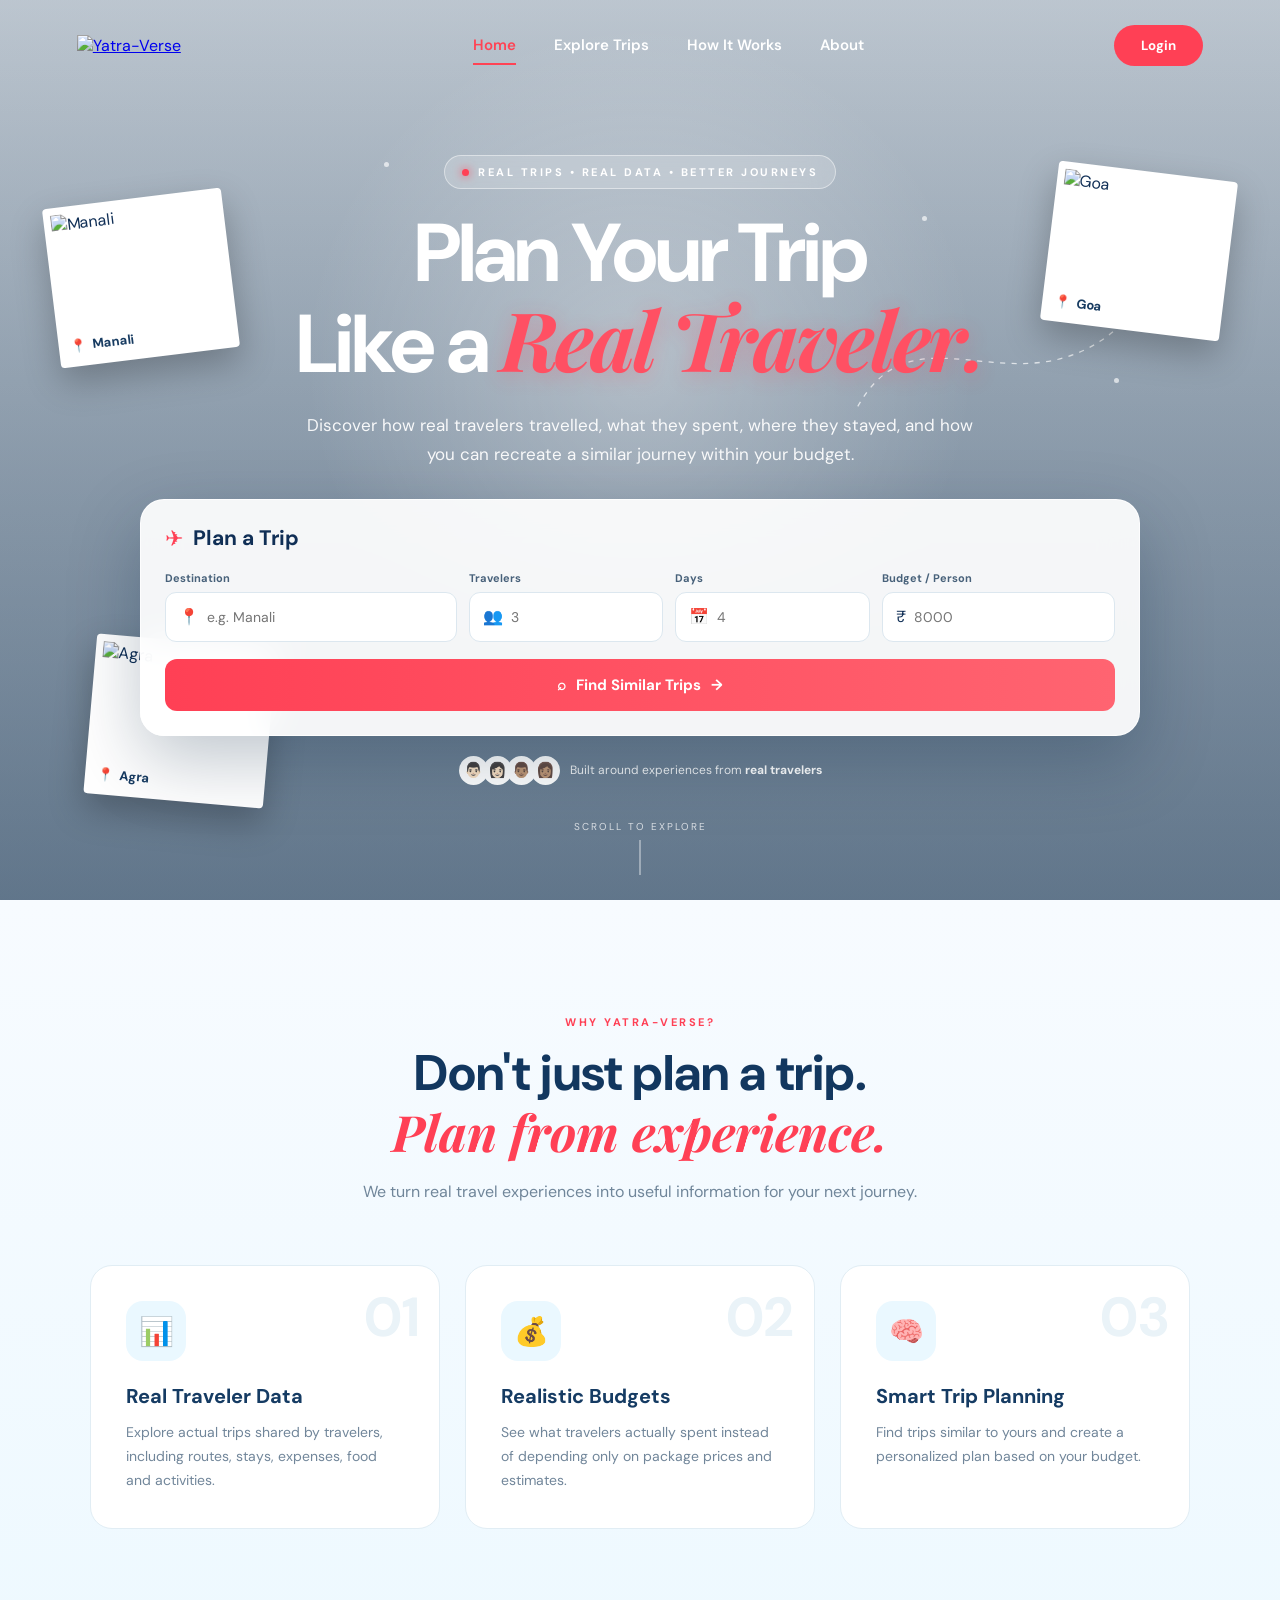
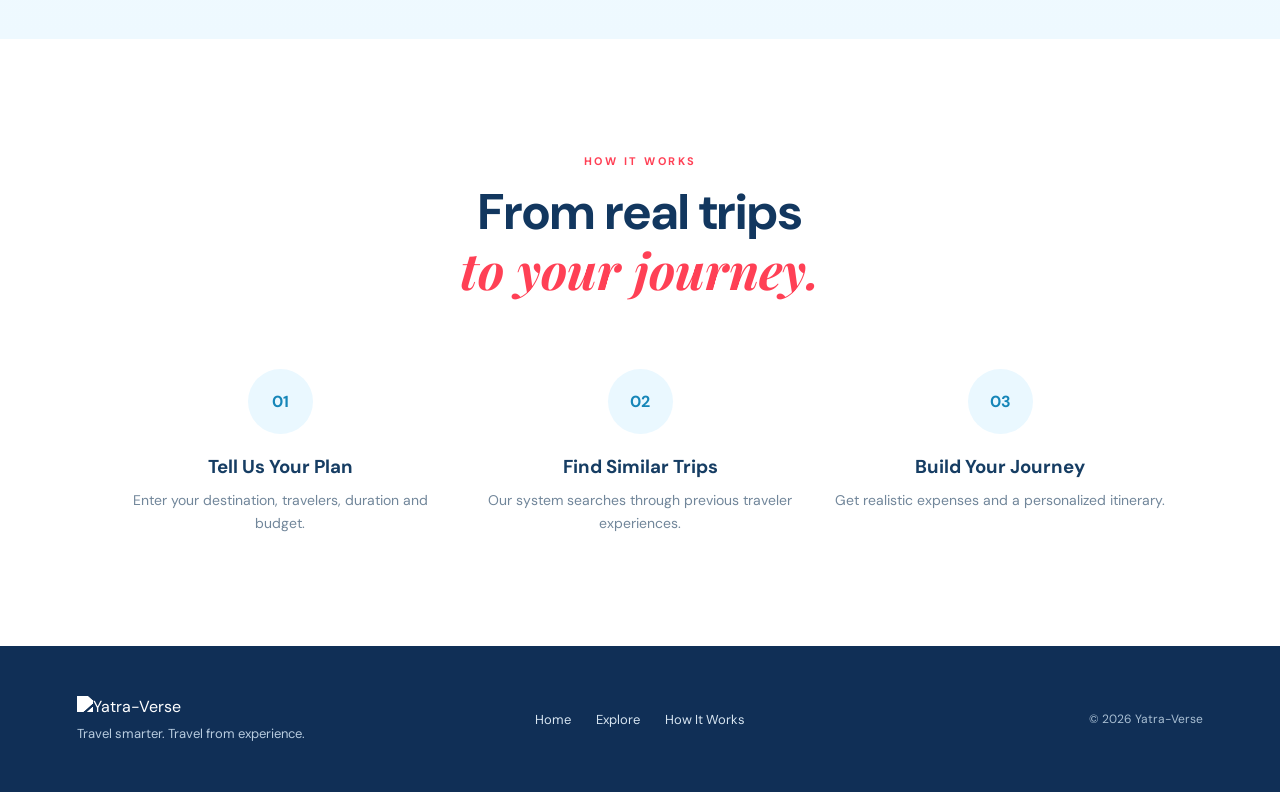
==== index.html @ a38a92ee "Add files via upload" ====
<!DOCTYPE html>
<html lang="en">

<head>

    <meta charset="UTF-8">

    <meta name="viewport"
          content="width=device-width, initial-scale=1.0">

    <meta name="description"
          content="Yatra-Verse - Plan your trip using real traveler experiences.">

    <title>Yatra-Verse | Travel From Experience</title>

    <!-- Google Font -->
    <link rel="preconnect" href="https://fonts.googleapis.com">
    <link rel="preconnect" href="https://fonts.gstatic.com" crossorigin>

    <link
        href="https://fonts.googleapis.com/css2?family=DM+Sans:wght@400;500;600;700&family=Playfair+Display:ital,wght@0,600;0,700;1,600&display=swap"
        rel="stylesheet"
    >

    <link rel="stylesheet" href="style.css">

</head>


<body>


<!-- ================= NAVBAR ================= -->

<header class="navbar">

    <a href="#" class="logo">
        <img src="images/logo.png" alt="Yatra-Verse">
    </a>


    <nav class="nav-links">

        <a href="#home" class="active">Home</a>

        <a href="#explore">Explore Trips</a>

        <a href="#how-it-works">How It Works</a>

        <a href="#about">About</a>

    </nav>


    <button class="login-btn">
        Login
    </button>


    <!-- Mobile Menu Button -->

    <button class="menu-btn" id="menuBtn">

        <span></span>
        <span></span>
        <span></span>

    </button>

</header>



<!-- ================= HERO ================= -->

<main>

<section class="hero" id="home">


    <!-- Background Overlay -->

    <div class="hero-overlay"></div>


    <!-- Decorative floating particles -->

    <div class="particles">

        <span></span>
        <span></span>
        <span></span>
        <span></span>
        <span></span>
        <span></span>

    </div>


    <!-- Animated flight path -->

    <div class="flight-path">

        <svg viewBox="0 0 500 250">

            <path
                d="M20 210 C120 30, 300 260, 470 40"
            />

        </svg>

        <div class="plane">
            ✈
        </div>

    </div>


    <!-- Floating destination -->

    <div class="destination-card card-manali">

        <img
            src="https://images.unsplash.com/photo-1501785888041-af3ef285b470?auto=format&fit=crop&w=500&q=80"
            alt="Manali"
        >

        <div class="destination-info">

            <span>📍</span>

            <strong>Manali</strong>

        </div>

    </div>


    <div class="destination-card card-goa">

        <img
            src="https://images.unsplash.com/photo-1512343879784-a960bf40e7f2?auto=format&fit=crop&w=500&q=80"
            alt="Goa"
        >

        <div class="destination-info">

            <span>📍</span>

            <strong>Goa</strong>

        </div>

    </div>


    <div class="destination-card card-agra">

        <img
            src="https://images.unsplash.com/photo-1564507592333-c60657eea523?auto=format&fit=crop&w=500&q=80"
            alt="Agra"
        >

        <div class="destination-info">

            <span>📍</span>

            <strong>Agra</strong>

        </div>

    </div>


    <!-- Hero Content -->

    <div class="hero-content">


        <div class="hero-badge">

            <span class="badge-dot"></span>

            REAL TRIPS • REAL DATA • BETTER JOURNEYS

        </div>


        <h1>

            Plan Your Trip

            <br>

            Like a

            <span>Real Traveler.</span>

        </h1>


        <p class="hero-description">

            Discover how real travelers travelled,
            what they spent, where they stayed,
            and how you can recreate a similar
            journey within your budget.

        </p>


        <!-- Trip Planner -->

        <div class="trip-planner">


            <div class="planner-title">

                <span class="plane-icon">✈</span>

                <strong>Plan a Trip</strong>

            </div>


            <div class="planner-fields">


                <!-- Destination -->

                <div class="field">

                    <label>
                        Destination
                    </label>

                    <div class="input-wrapper">

                        <span>📍</span>

                        <input
                            type="text"
                            id="destination"
                            placeholder="e.g. Manali"
                        >

                    </div>

                </div>


                <!-- Travelers -->

                <div class="field">

                    <label>
                        Travelers
                    </label>

                    <div class="input-wrapper">

                        <span>👥</span>

                        <input
                            type="number"
                            id="travelers"
                            placeholder="3"
                            min="1"
                        >

                    </div>

                </div>


                <!-- Days -->

                <div class="field">

                    <label>
                        Days
                    </label>

                    <div class="input-wrapper">

                        <span>📅</span>

                        <input
                            type="number"
                            id="days"
                            placeholder="4"
                            min="1"
                        >

                    </div>

                </div>


                <!-- Budget -->

                <div class="field">

                    <label>
                        Budget / Person
                    </label>

                    <div class="input-wrapper">

                        <span>₹</span>

                        <input
                            type="number"
                            id="budget"
                            placeholder="8000"
                            min="0"
                        >

                    </div>

                </div>

            </div>


            <button
                class="search-btn"
                id="planTrip"
            >

                <span>⌕</span>

                Find Similar Trips

                <span>→</span>

            </button>


            <div
                class="planner-result"
                id="result"
            ></div>

        </div>


        <!-- Trust text -->

        <div class="trust-row">

            <div class="avatars">

                <span>👨🏻</span>
                <span>👩🏻</span>
                <span>👨🏽</span>
                <span>👩🏽</span>

            </div>

            <p>
                Built around experiences from
                <strong>real travelers</strong>
            </p>

        </div>

    </div>


    <!-- Scroll -->

    <div class="scroll-indicator">

        <span>Scroll to explore</span>

        <div class="scroll-line"></div>

    </div>


</section>



<!-- ================= EXPERIENCE SECTION ================= -->

<section class="experience" id="explore">


    <div class="section-heading">

        <span>WHY YATRA-VERSE?</span>

        <h2>

            Don't just plan a trip.

            <em>Plan from experience.</em>

        </h2>

        <p>

            We turn real travel experiences into
            useful information for your next journey.

        </p>

    </div>


    <div class="feature-grid">


        <article class="feature-card">

            <div class="feature-number">
                01
            </div>

            <div class="feature-icon">
                📊
            </div>

            <h3>
                Real Traveler Data
            </h3>

            <p>

                Explore actual trips shared by travelers,
                including routes, stays, expenses,
                food and activities.

            </p>

        </article>


        <article class="feature-card">

            <div class="feature-number">
                02
            </div>

            <div class="feature-icon">
                💰
            </div>

            <h3>
                Realistic Budgets
            </h3>

            <p>

                See what travelers actually spent
                instead of depending only on package
                prices and estimates.

            </p>

        </article>


        <article class="feature-card">

            <div class="feature-number">
                03
            </div>

            <div class="feature-icon">
                🧠
            </div>

            <h3>
                Smart Trip Planning
            </h3>

            <p>

                Find trips similar to yours and
                create a personalized plan based
                on your budget.

            </p>

        </article>


    </div>

</section>



<!-- ================= HOW IT WORKS ================= -->

<section class="how-it-works" id="how-it-works">


    <div class="section-heading">

        <span>HOW IT WORKS</span>

        <h2>

            From real trips

            <em>to your journey.</em>

        </h2>

    </div>


    <div class="steps">


        <div class="step">

            <div class="step-circle">
                01
            </div>

            <h3>
                Tell Us Your Plan
            </h3>

            <p>

                Enter your destination,
                travelers, duration and budget.

            </p>

        </div>


        <div class="step">

            <div class="step-circle">
                02
            </div>

            <h3>
                Find Similar Trips
            </h3>

            <p>

                Our system searches through
                previous traveler experiences.

            </p>

        </div>


        <div class="step">

            <div class="step-circle">
                03
            </div>

            <h3>
                Build Your Journey
            </h3>

            <p>

                Get realistic expenses and
                a personalized itinerary.

            </p>

        </div>


    </div>

</section>



<!-- ================= FOOTER ================= -->

<footer id="about">

    <div class="footer-logo">

        <img
            src="images/logo.png"
            alt="Yatra-Verse"
        >

        <p>
            Travel smarter.
            Travel from experience.
        </p>

    </div>


    <div class="footer-links">

        <a href="#home">Home</a>

        <a href="#explore">Explore</a>

        <a href="#how-it-works">How It Works</a>

    </div>


    <div class="copyright">

        © 2026 Yatra-Verse

    </div>

</footer>


</main>


<script src="script.js"></script>

</body>

</html>
---- style.css ----
/* =========================================
   RESET
========================================= */

* {
    margin: 0;
    padding: 0;
    box-sizing: border-box;
}


html {
    scroll-behavior: smooth;
}


body {
    font-family: "DM Sans", sans-serif;

    color: #102f56;

    background: #f7fbff;

    overflow-x: hidden;
}


button,
input {
    font-family: inherit;
}


button {
    cursor: pointer;
}


/* =========================================
   NAVBAR
========================================= */

.navbar {

    position: absolute;

    top: 0;
    left: 0;

    width: 100%;

    height: 90px;

    padding: 0 6%;

    display: flex;

    align-items: center;

    justify-content: space-between;

    z-index: 100;

}


.logo img {

    width: 145px;

    display: block;

}


.nav-links {

    display: flex;

    gap: 38px;

}


.nav-links a {

    color: white;

    text-decoration: none;

    font-size: 15px;

    font-weight: 600;

    position: relative;

    transition: 0.3s;

}


.nav-links a:hover,
.nav-links a.active {

    color: #ff4354;

}


.nav-links a.active::after {

    content: "";

    position: absolute;

    left: 0;

    bottom: -10px;

    width: 100%;

    height: 2px;

    background: #ff4354;

}


.login-btn {

    border: none;

    background: #ff4055;

    color: white;

    padding: 12px 27px;

    border-radius: 30px;

    font-weight: 700;

    transition: 0.3s;

}


.login-btn:hover {

    transform: translateY(-3px);

    box-shadow:
        0 10px 25px rgba(255, 64, 85, 0.3);

}


/* Mobile menu */

.menu-btn {

    display: none;

    border: none;

    background: transparent;

}


.menu-btn span {

    display: block;

    width: 25px;

    height: 3px;

    margin: 5px;

    background: white;

    border-radius: 5px;

}


/* =========================================
   HERO
========================================= */

.hero {

    min-height: 100vh;

    position: relative;

    overflow: hidden;

    display: flex;

    align-items: center;

    justify-content: center;

    padding:
        120px 6%
        80px;

    background-image:

        linear-gradient(
            rgba(8, 48, 88, 0.18),
            rgba(8, 48, 88, 0.35)
        ),

        url("https://images.unsplash.com/photo-1500530855697-b586d89ba3ee?auto=format&fit=crop&w=2200&q=85");

    background-size: cover;

    background-position: center;

    isolation: isolate;

}


/* Dark/bright overlay */

.hero-overlay {

    position: absolute;

    inset: 0;

    background:

        radial-gradient(
            circle at 50% 40%,
            rgba(255,255,255,0.3),
            transparent 40%
        ),

        linear-gradient(
            180deg,
            rgba(0,0,0,0.08),
            rgba(4,31,58,0.42)
        );

    z-index: -1;

}


/* =========================================
   PARTICLES
========================================= */

.particles span {

    position: absolute;

    width: 5px;

    height: 5px;

    background: white;

    border-radius: 50%;

    opacity: 0.65;

    animation: floatParticle 8s infinite ease-in-out;

}


.particles span:nth-child(1) {
    left: 12%;
    top: 25%;
    animation-delay: 0s;
}


.particles span:nth-child(2) {
    left: 30%;
    top: 18%;
    animation-delay: 2s;
}


.particles span:nth-child(3) {
    left: 72%;
    top: 24%;
    animation-delay: 1s;
}


.particles span:nth-child(4) {
    left: 87%;
    top: 42%;
    animation-delay: 3s;
}


.particles span:nth-child(5) {
    left: 22%;
    top: 70%;
    animation-delay: 4s;
}


.particles span:nth-child(6) {
    left: 80%;
    top: 75%;
    animation-delay: 2s;
}


@keyframes floatParticle {

    0%,
    100% {
        transform: translateY(0);
    }

    50% {
        transform: translateY(-25px);
    }

}


/* =========================================
   HERO CONTENT
========================================= */

.hero-content {

    width: min(100%, 1050px);

    text-align: center;

    position: relative;

    z-index: 10;

}


.hero-badge {

    display: inline-flex;

    align-items: center;

    gap: 9px;

    padding: 9px 17px;

    border-radius: 50px;

    background: rgba(255,255,255,0.18);

    border: 1px solid rgba(255,255,255,0.45);

    backdrop-filter: blur(12px);

    color: white;

    font-size: 11px;

    letter-spacing: 2.5px;

    font-weight: 700;

    margin-bottom: 22px;

    animation: fadeDown 0.8s ease both;

}


.badge-dot {

    width: 7px;

    height: 7px;

    background: #ff4055;

    border-radius: 50%;

    box-shadow:
        0 0 10px #ff4055;

}


.hero h1 {

    color: white;

    font-size: clamp(
        45px,
        6.5vw,
        82px
    );

    line-height: 1.03;

    letter-spacing: -3px;

    font-weight: 700;

    animation: fadeUp 0.9s ease 0.15s both;

}


.hero h1 span {

    font-family:
        "Playfair Display",
        serif;

    font-style: italic;

    color: #ff5063;

    text-shadow:
        0 4px 20px rgba(255,60,80,0.25);

}


.hero-description {

    max-width: 690px;

    margin: 25px auto 30px;

    color: rgba(255,255,255,0.93);

    font-size: 17px;

    line-height: 1.7;

    animation: fadeUp 0.9s ease 0.3s both;

}


/* =========================================
   TRIP PLANNER
========================================= */

.trip-planner {

    width: 100%;

    max-width: 1000px;

    margin: 0 auto;

    padding: 24px;

    background:
        rgba(255,255,255,0.92);

    border: 1px solid
        rgba(255,255,255,0.8);

    border-radius: 24px;

    box-shadow:
        0 25px 70px
        rgba(0,30,60,0.25);

    backdrop-filter: blur(18px);

    animation:
        fadeUp 1s ease 0.45s both;

}


.planner-title {

    display: flex;

    align-items: center;

    gap: 10px;

    font-size: 21px;

    text-align: left;

    margin-bottom: 18px;

}


.plane-icon {

    color: #ff4055;

    font-size: 22px;

}


.planner-fields {

    display: grid;

    grid-template-columns:
        1.5fr
        1fr
        1fr
        1.2fr;

    gap: 12px;

}


.field {

    text-align: left;

}


.field label {

    display: block;

    color: #48617a;

    font-size: 11px;

    font-weight: 700;

    margin-bottom: 7px;

}


.input-wrapper {

    display: flex;

    align-items: center;

    gap: 8px;

    height: 50px;

    padding: 0 13px;

    border: 1px solid #dce7ef;

    border-radius: 11px;

    background: white;

    transition: 0.25s;

}


.input-wrapper:focus-within {

    border-color: #4dbde9;

    box-shadow:
        0 0 0 3px
        rgba(77,189,233,0.13);

}


.input-wrapper span {

    font-size: 16px;

}


.input-wrapper input {

    width: 100%;

    border: none;

    outline: none;

    color: #153b63;

    font-size: 14px;

    background: transparent;

}


.search-btn {

    width: 100%;

    height: 52px;

    margin-top: 17px;

    border: none;

    border-radius: 12px;

    background:
        linear-gradient(
            90deg,
            #ff4055,
            #ff6471
        );

    color: white;

    font-weight: 700;

    font-size: 15px;

    display: flex;

    justify-content: center;

    align-items: center;

    gap: 10px;

    transition: 0.3s;

}


.search-btn:hover {

    transform: translateY(-3px);

    box-shadow:
        0 12px 30px
        rgba(255,64,85,0.3);

}


.planner-result {

    display: none;

    margin-top: 12px;

    color: #176a98;

    font-size: 13px;

}


/* =========================================
   DESTINATION CARDS
========================================= */

.destination-card {

    position: absolute;

    width: 180px;

    padding: 7px;

    background: white;

    border-radius: 4px;

    box-shadow:
        0 15px 35px
        rgba(0,0,0,0.25);

    z-index: 5;

    transition:
        transform 0.4s ease;

    animation:
        floatingCard 5s ease-in-out infinite;

}


.destination-card img {

    width: 100%;

    height: 115px;

    object-fit: cover;

    display: block;

}


.destination-info {

    display: flex;

    align-items: center;

    gap: 6px;

    padding: 9px 5px 5px;

    color: #173b61;

    font-size: 13px;

}


.card-manali {

    left: 4%;

    top: 22%;

    transform: rotate(-7deg);

}


.card-goa {

    right: 4%;

    top: 19%;

    transform: rotate(7deg);

    animation-delay: 1s;

}


.card-agra {

    left: 7%;

    bottom: 11%;

    transform: rotate(5deg);

    animation-delay: 2s;

}


@keyframes floatingCard {

    0%,
    100% {
        margin-top: 0;
    }

    50% {
        margin-top: -15px;
    }

}


/* =========================================
   FLIGHT PATH
========================================= */

.flight-path {

    position: absolute;

    right: 9%;

    top: 28%;

    width: 320px;

    height: 200px;

    opacity: 0.7;

    z-index: 2;

}


.flight-path svg {

    width: 100%;

    height: 100%;

}


.flight-path path {

    fill: none;

    stroke: white;

    stroke-width: 2;

    stroke-dasharray: 8 10;

    animation:
        dashMove 15s linear infinite;

}


@keyframes dashMove {

    to {
        stroke-dashoffset: -200;
    }

}


.plane {

    position: absolute;

    right: 0;

    top: 5px;

    color: white;

    font-size: 26px;

    animation:
        planeMove 4s ease-in-out infinite;

}


@keyframes planeMove {

    0%,
    100% {
        transform: translateY(0) rotate(-15deg);
    }

    50% {
        transform: translateY(-10px) rotate(-15deg);
    }

}


/* =========================================
   TRUST
========================================= */

.trust-row {

    margin-top: 20px;

    display: flex;

    justify-content: center;

    align-items: center;

    gap: 10px;

    color: rgba(255,255,255,0.9);

    font-size: 12px;

}


.avatars {

    display: flex;

}


.avatars span {

    width: 29px;

    height: 29px;

    margin-left: -5px;

    display: flex;

    align-items: center;

    justify-content: center;

    border-radius: 50%;

    background: white;

    border: 2px solid white;

    font-size: 15px;

}


.avatars span:first-child {

    margin-left: 0;

}


.trust-row strong {

    color: white;

}


/* =========================================
   SCROLL INDICATOR
========================================= */

.scroll-indicator {

    position: absolute;

    bottom: 25px;

    left: 50%;

    transform: translateX(-50%);

    color: white;

    font-size: 10px;

    text-transform: uppercase;

    letter-spacing: 2px;

    opacity: 0.75;

}


.scroll-line {

    width: 1px;

    height: 35px;

    background: white;

    margin: 7px auto 0;

    animation:
        scrollAnimation 1.5s infinite;

}


@keyframes scrollAnimation {

    0% {
        transform: scaleY(0);
        transform-origin: top;
    }

    50% {
        transform: scaleY(1);
        transform-origin: top;
    }

    100% {
        transform: scaleY(0);
        transform-origin: bottom;
    }

}


/* =========================================
   EXPERIENCE SECTION
========================================= */

.experience {

    padding: 110px 6%;

    background:
        linear-gradient(
            180deg,
            #f7fbff,
            #eef9ff
        );

}


.section-heading {

    max-width: 700px;

    margin: auto;

    text-align: center;

}


.section-heading > span {

    color: #ff4055;

    font-size: 11px;

    letter-spacing: 2.5px;

    font-weight: 700;

}


.section-heading h2 {

    margin-top: 14px;

    font-size: clamp(32px, 4vw, 50px);

    color: #12375f;

    line-height: 1.15;

}


.section-heading h2 em {

    display: block;

    font-family:
        "Playfair Display",
        serif;

    color: #ff4055;

}


.section-heading p {

    color: #70869a;

    margin-top: 18px;

    line-height: 1.7;

}


.feature-grid {

    max-width: 1100px;

    margin: 60px auto 0;

    display: grid;

    grid-template-columns:
        repeat(3, 1fr);

    gap: 25px;

}


.feature-card {

    position: relative;

    padding: 35px;

    background: white;

    border: 1px solid #e1edf4;

    border-radius: 22px;

    overflow: hidden;

    transition: 0.35s;

}


.feature-card:hover {

    transform: translateY(-10px);

    box-shadow:
        0 20px 45px
        rgba(24,79,115,0.12);

}


.feature-number {

    position: absolute;

    right: 20px;

    top: 15px;

    color: #eaf3f8;

    font-size: 55px;

    font-weight: 700;

}


.feature-icon {

    width: 60px;

    height: 60px;

    border-radius: 17px;

    background: #eaf8ff;

    display: flex;

    align-items: center;

    justify-content: center;

    font-size: 28px;

    margin-bottom: 22px;

}


.feature-card h3 {

    color: #153b63;

    margin-bottom: 12px;

    font-size: 20px;

}


.feature-card p {

    color: #71869a;

    line-height: 1.7;

    font-size: 14px;

}


/* =========================================
   HOW IT WORKS
========================================= */

.how-it-works {

    padding: 110px 6%;

    background: white;

}


.steps {

    max-width: 1050px;

    margin: 70px auto 0;

    display: grid;

    grid-template-columns:
        repeat(3, 1fr);

    gap: 30px;

}


.step {

    text-align: center;

}


.step-circle {

    width: 65px;

    height: 65px;

    margin: auto;

    display: flex;

    align-items: center;

    justify-content: center;

    border-radius: 50%;

    background: #eaf8ff;

    color: #1686b8;

    font-weight: 700;

}


.step h3 {

    margin: 20px 0 10px;

    color: #163d63;

}


.step p {

    color: #71869a;

    line-height: 1.7;

    font-size: 14px;

}


/* =========================================
   FOOTER
========================================= */

footer {

    padding: 50px 6%;

    background: #102f56;

    color: white;

    display: grid;

    grid-template-columns:
        1fr auto 1fr;

    align-items: center;

    gap: 30px;

}


.footer-logo img {

    width: 130px;

    filter: brightness(0) invert(1);

}


.footer-logo p {

    color: #b8ccdf;

    margin-top: 8px;

    font-size: 13px;

}


.footer-links {

    display: flex;

    gap: 25px;

}


.footer-links a {

    color: #d7e5f1;

    text-decoration: none;

    font-size: 13px;

}


.copyright {

    text-align: right;

    color: #a9bfd3;

    font-size: 12px;

}


/* =========================================
   ANIMATIONS
========================================= */

@keyframes fadeUp {

    from {

        opacity: 0;

        transform: translateY(30px);

    }

    to {

        opacity: 1;

        transform: translateY(0);

    }

}


@keyframes fadeDown {

    from {

        opacity: 0;

        transform: translateY(-20px);

    }

    to {

        opacity: 1;

        transform: translateY(0);

    }

}


/* =========================================
   TABLET
========================================= */

@media (max-width: 1100px) {

    .destination-card {

        width: 145px;

    }

    .destination-card img {

        height: 90px;

    }

    .card-manali {

        left: 2%;

    }

    .card-goa {

        right: 2%;

    }

    .planner-fields {

        grid-template-columns:
            repeat(2, 1fr);

    }

}


/* =========================================
   MOBILE NAVIGATION
========================================= */

@media (max-width: 800px) {

    .nav-links {

        position: absolute;

        top: 80px;

        left: 5%;

        right: 5%;

        padding: 25px;

        display: none;

        flex-direction: column;

        align-items: center;

        gap: 22px;

        background:
            rgba(10,45,80,0.95);

        border-radius: 20px;

        backdrop-filter: blur(15px);

    }


    .nav-links.show {

        display: flex;

    }


    .menu-btn {

        display: block;

    }


    .login-btn {

        display: none;

    }


    .hero {

        padding:
            120px 5%
            70px;

    }


    .destination-card {

        display: none;

    }


    .flight-path {

        opacity: 0.25;

        right: 0;

        width: 250px;

    }


    .hero h1 {

        letter-spacing: -1.5px;

    }


    .feature-grid {

        grid-template-columns: 1fr;

        max-width: 500px;

    }


    .steps {

        grid-template-columns: 1fr;

        max-width: 500px;

    }


    footer {

        grid-template-columns: 1fr;

        text-align: center;

    }


    .footer-links {

        justify-content: center;

        flex-wrap: wrap;

    }


    .copyright {

        text-align: center;

    }

}


/* =========================================
   SMALL MOBILE
========================================= */

@media (max-width: 520px) {

    .logo img {

        width: 120px;

    }


    .hero {

        min-height: auto;

        padding-top: 125px;

        padding-bottom: 70px;

    }


    .hero-badge {

        font-size: 8px;

        letter-spacing: 1.5px;

    }


    .hero h1 {

        font-size: 43px;

    }


    .hero-description {

        font-size: 14px;

    }


    .planner-fields {

        grid-template-columns: 1fr;

    }


    .trip-planner {

        padding: 18px;

        border-radius: 18px;

    }


    .trust-row {

        flex-direction: column;

    }


    .scroll-indicator {

        display: none;

    }


    .experience,
    .how-it-works {

        padding:
            75px 5%;

    }


    .section-heading h2 {

        font-size: 32px;

    }

}


/* =========================================
   REDUCED MOTION
========================================= */

@media (prefers-reduced-motion: reduce) {

    *,
    *::before,
    *::after {

        animation-duration: 0.01ms !important;

        animation-iteration-count: 1 !important;

        scroll-behavior: auto !important;

    }

}

/* =========================================
   SCROLL REVEAL
========================================= */

.reveal {

    opacity: 0;

    transform: translateY(35px);

    transition:
        opacity 0.7s ease,
        transform 0.7s ease;

}


.reveal.visible {

    opacity: 1;

    transform: translateY(0);

}
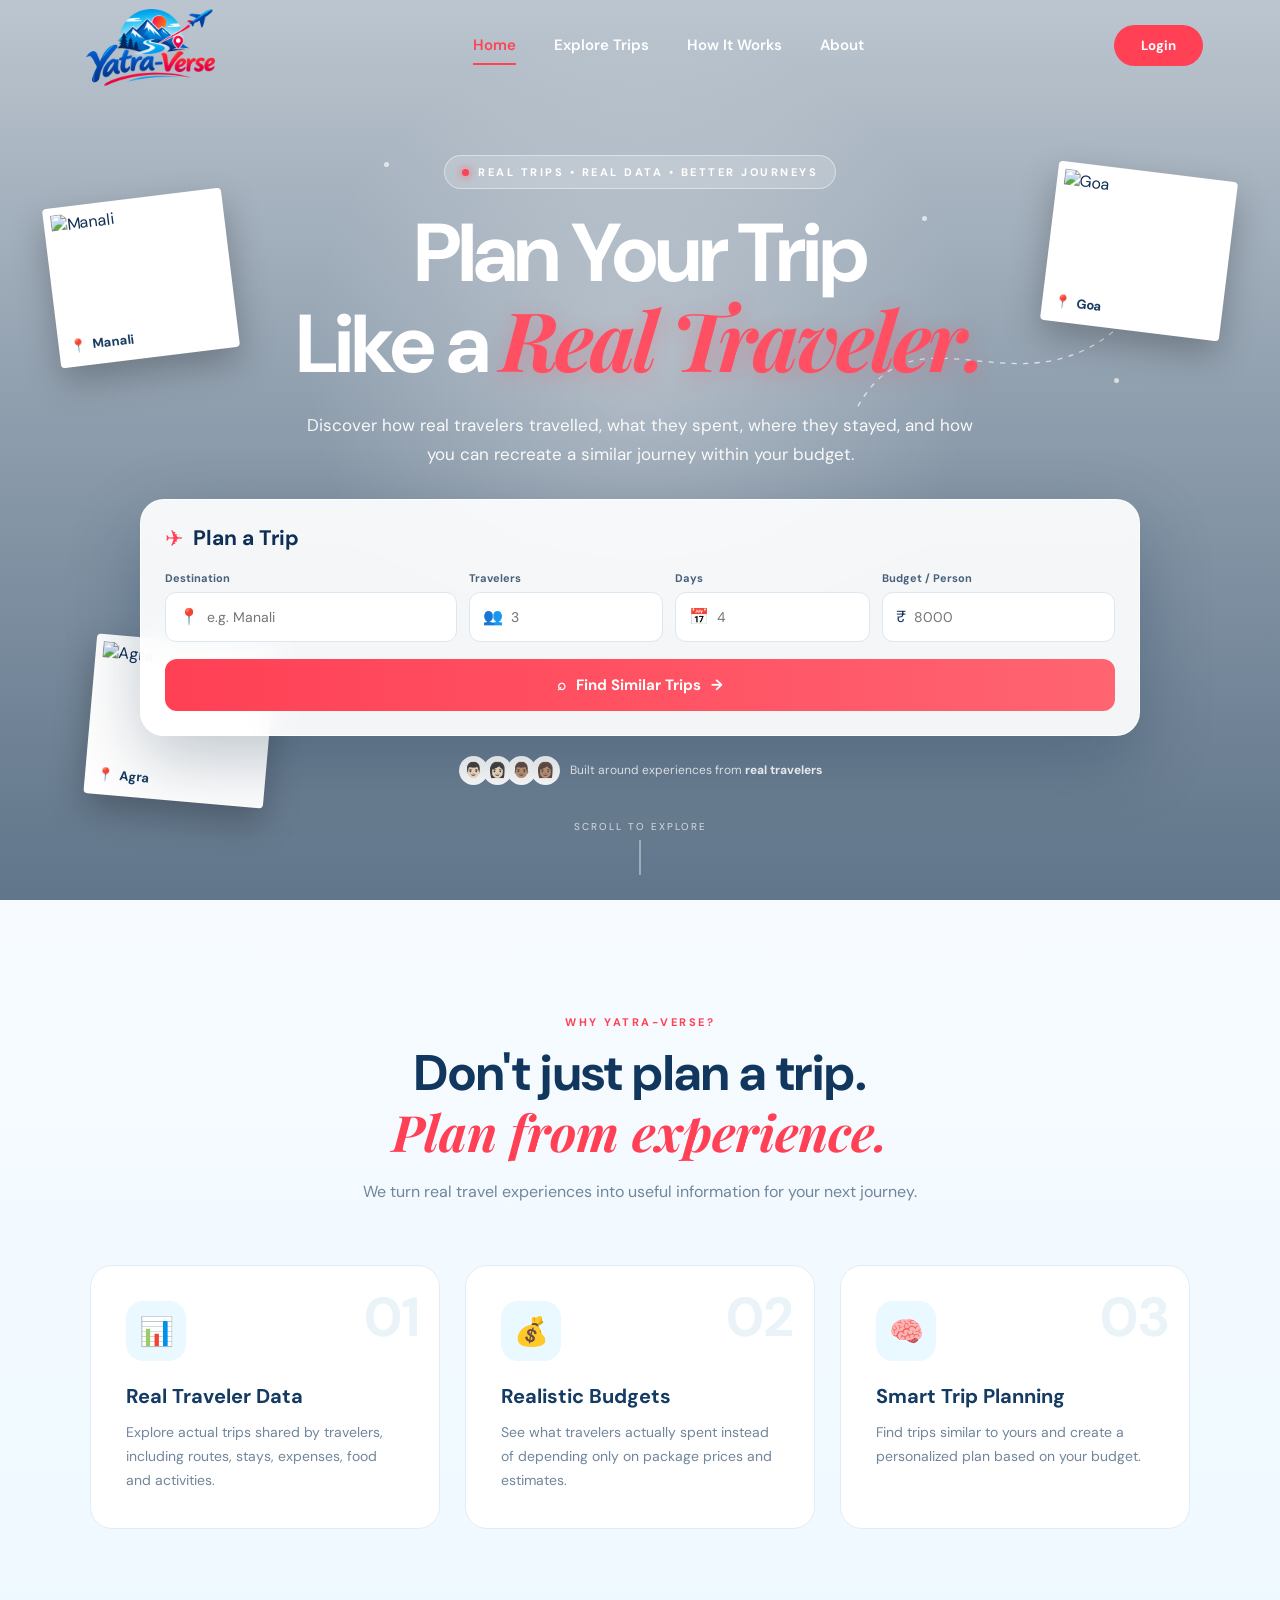
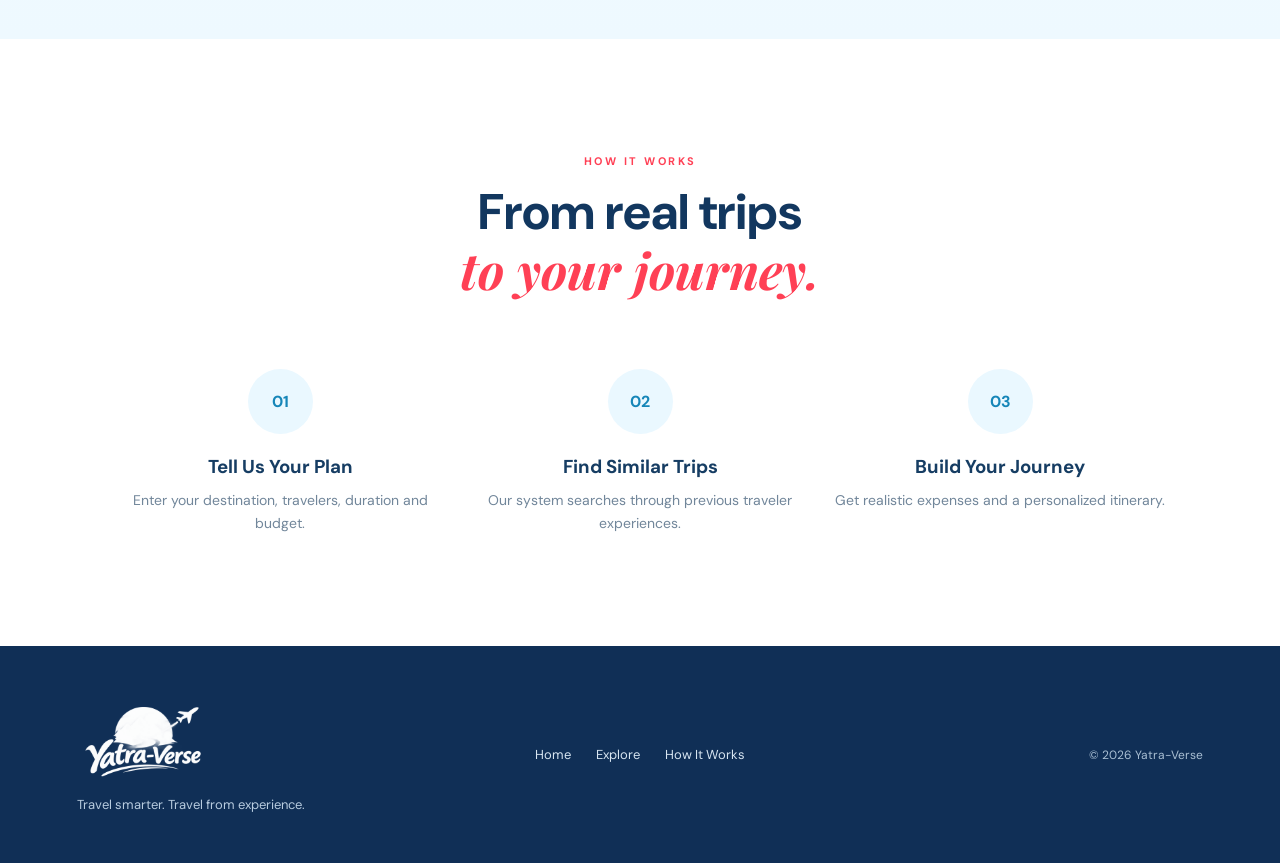
==== commit ec762d07: "Update index.html" ====
--- a/index.html
+++ b/index.html
@@ -35,7 +35,7 @@
 <header class="navbar">
 
     <a href="#" class="logo">
-        <img src="images/logo.png" alt="Yatra-Verse">
+        <img src="logo.png" alt="Yatra-Verse">
     </a>
 
 
@@ -590,7 +590,7 @@
     <div class="footer-logo">
 
         <img
-            src="images/logo.png"
+            src="logo.png"
             alt="Yatra-Verse"
         >
 
@@ -629,4 +629,4 @@
 
 </body>
 
-</html>+</html>
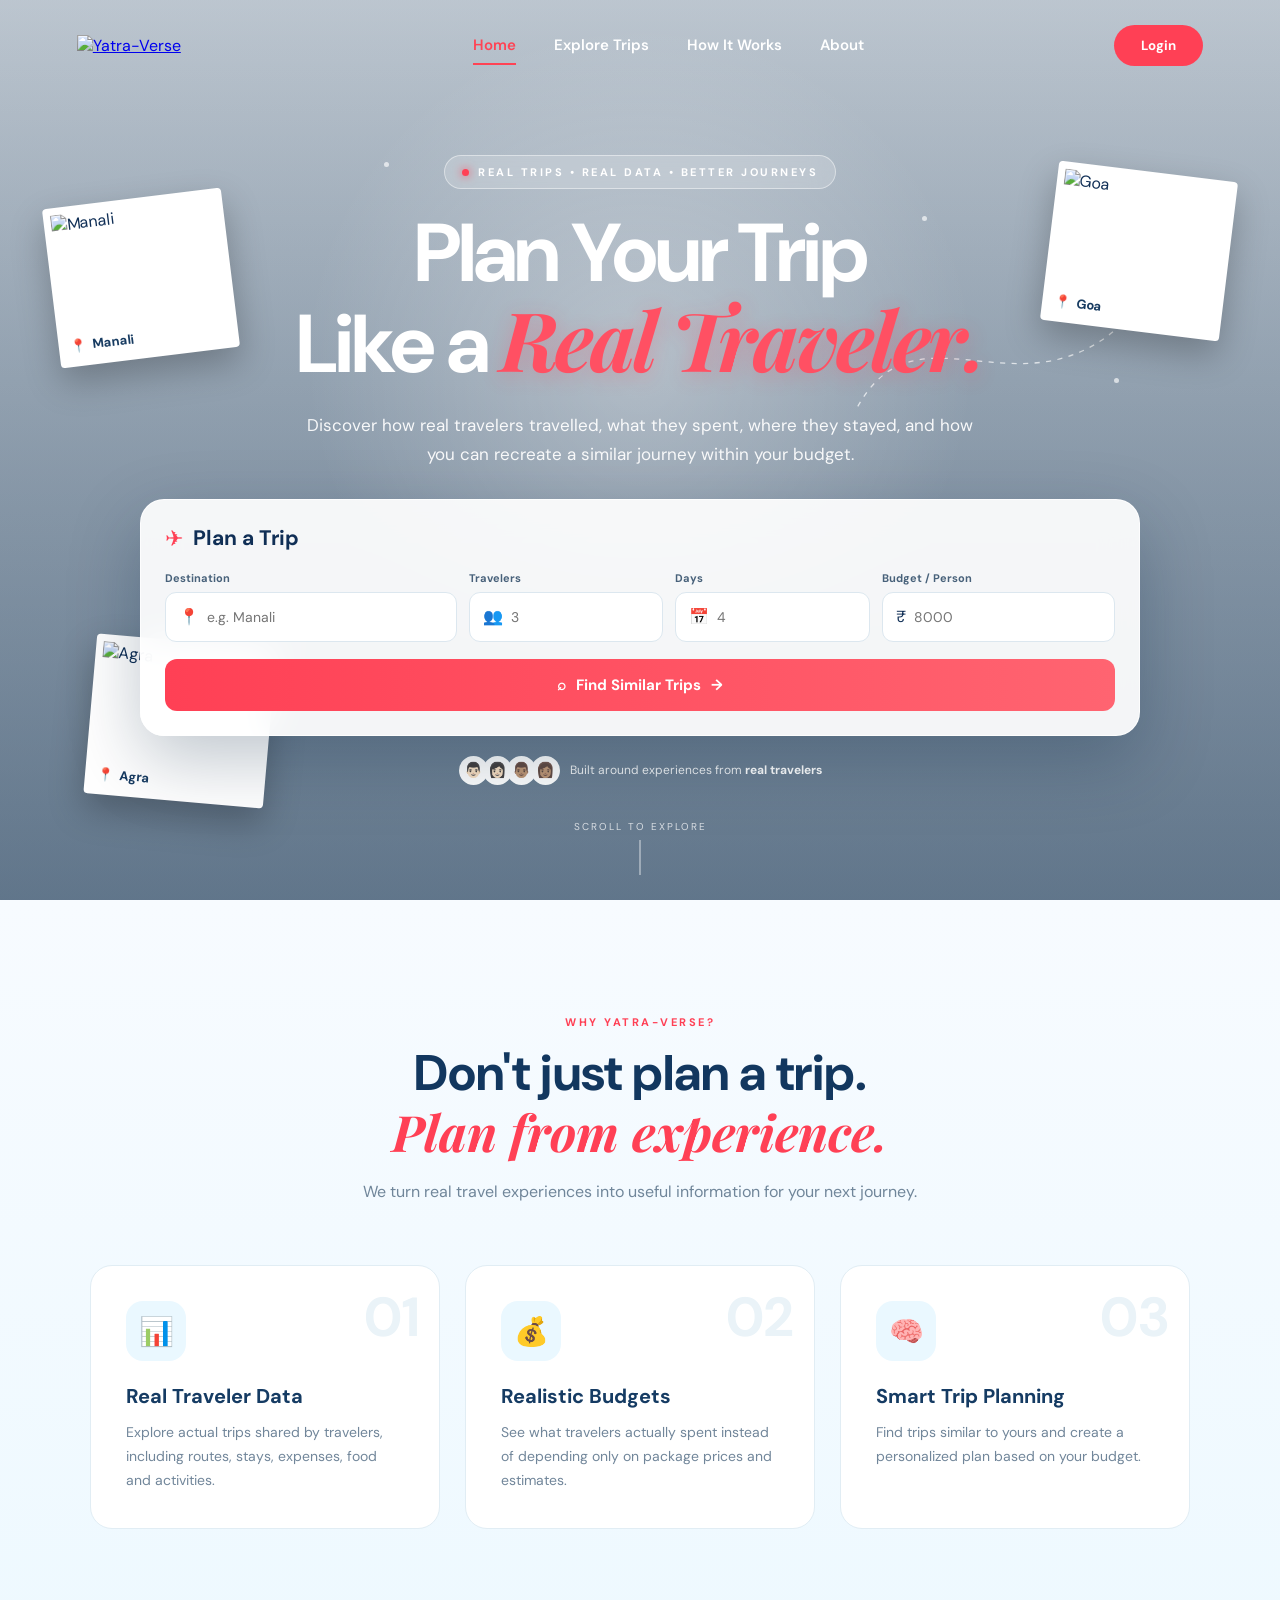
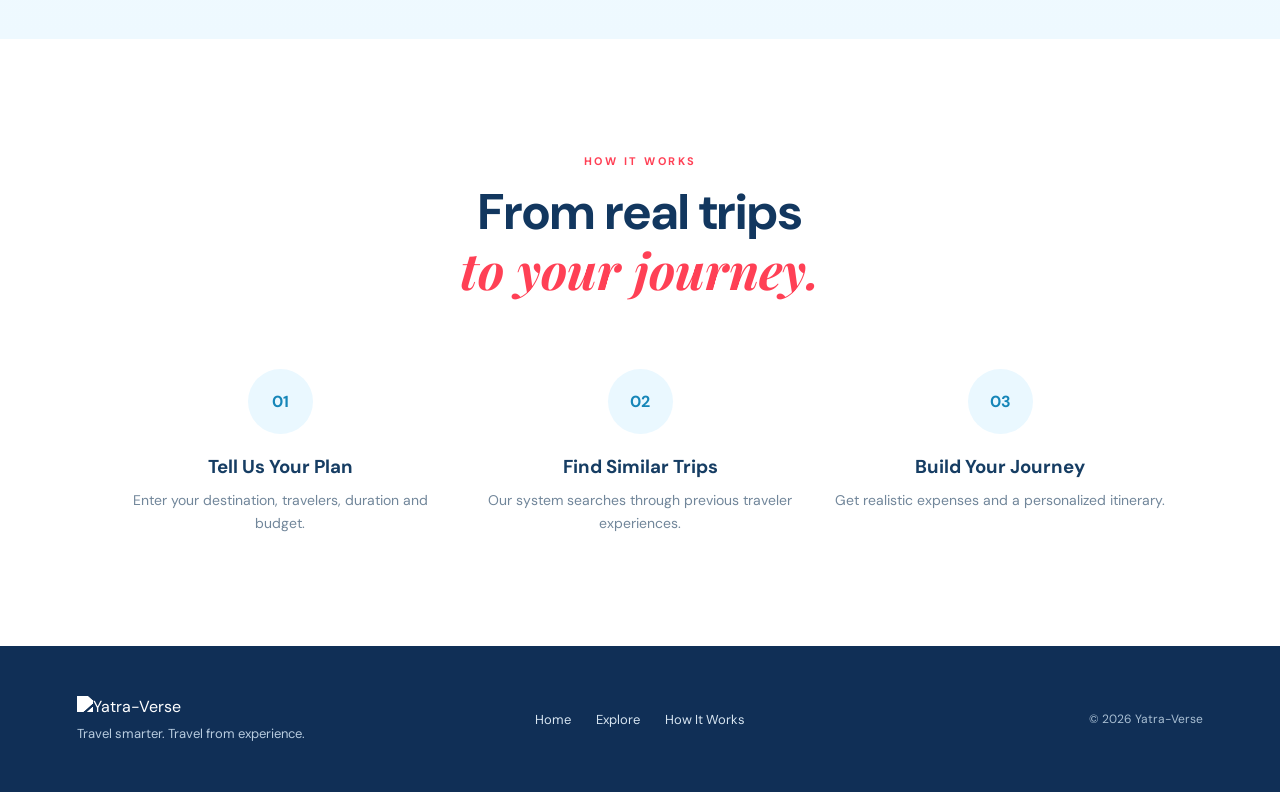
==== commit 8f206068: "Update index.html" ====
--- a/index.html
+++ b/index.html
@@ -35,7 +35,7 @@
 <header class="navbar">
 
     <a href="#" class="logo">
-        <img src="logo.png" alt="Yatra-Verse">
+        <img src="images/logo.png" alt="Yatra-Verse">
     </a>
 
 
@@ -590,7 +590,7 @@
     <div class="footer-logo">
 
         <img
-            src="logo.png"
+            src="images/logo.png"
             alt="Yatra-Verse"
         >
 
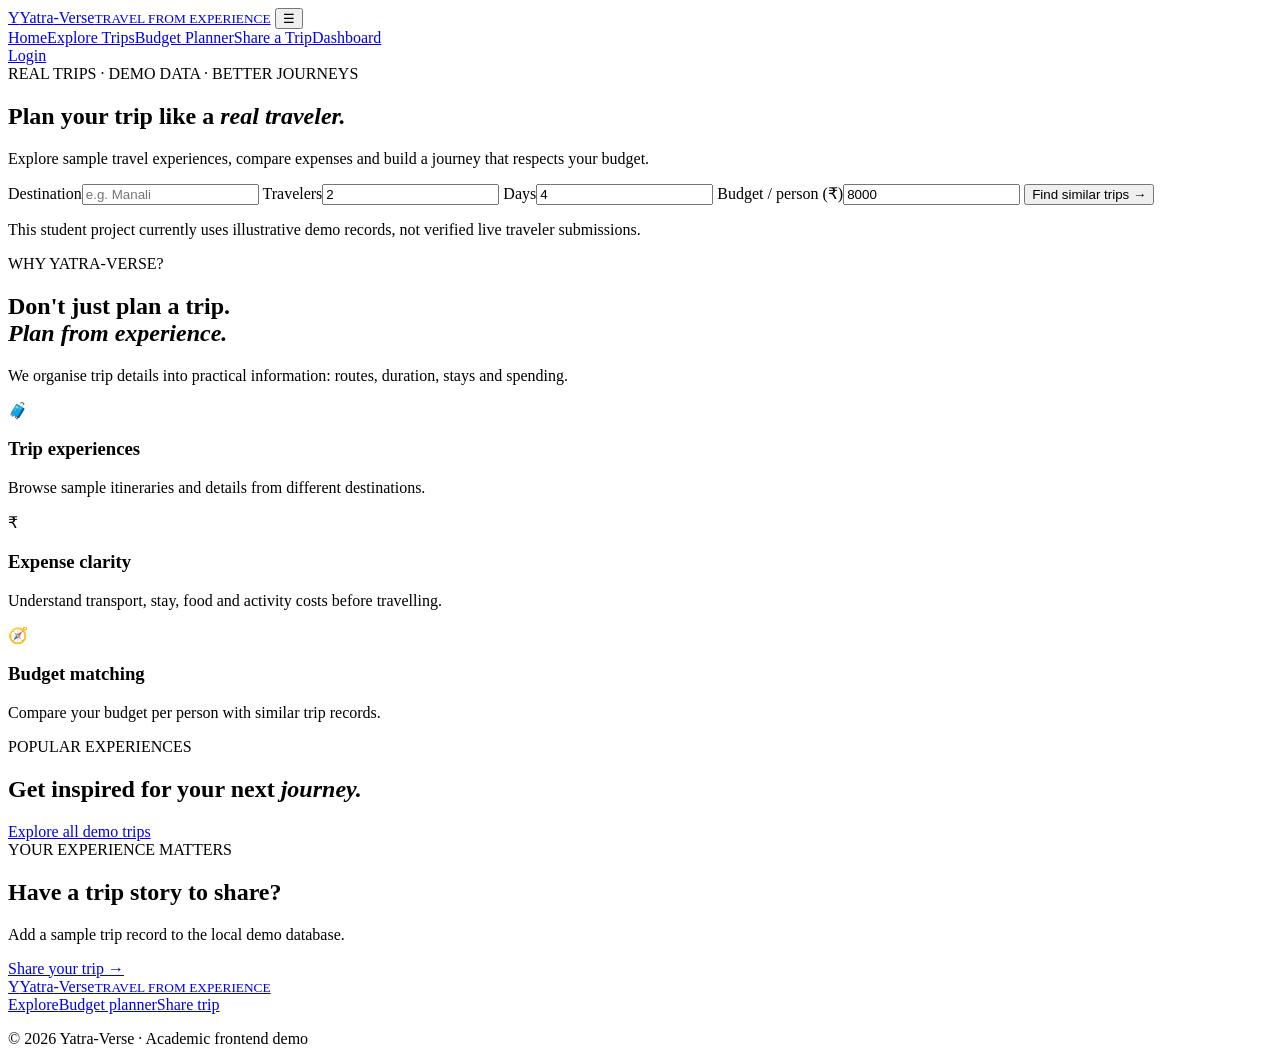
==== commit d926ccdd: "Add files via upload" ====
--- a/index.html
+++ b/index.html
@@ -1,632 +1,38 @@
-<!DOCTYPE html>
-<html lang="en">
-
-<head>
-
-    <meta charset="UTF-8">
-
-    <meta name="viewport"
-          content="width=device-width, initial-scale=1.0">
-
-    <meta name="description"
-          content="Yatra-Verse - Plan your trip using real traveler experiences.">
-
-    <title>Yatra-Verse | Travel From Experience</title>
-
-    <!-- Google Font -->
-    <link rel="preconnect" href="https://fonts.googleapis.com">
-    <link rel="preconnect" href="https://fonts.gstatic.com" crossorigin>
-
-    <link
-        href="https://fonts.googleapis.com/css2?family=DM+Sans:wght@400;500;600;700&family=Playfair+Display:ital,wght@0,600;0,700;1,600&display=swap"
-        rel="stylesheet"
-    >
-
-    <link rel="stylesheet" href="style.css">
-
-</head>
-
-
-<body>
-
-
-<!-- ================= NAVBAR ================= -->
-
-<header class="navbar">
-
-    <a href="#" class="logo">
-        <img src="images/logo.png" alt="Yatra-Verse">
-    </a>
-
-
-    <nav class="nav-links">
-
-        <a href="#home" class="active">Home</a>
-
-        <a href="#explore">Explore Trips</a>
-
-        <a href="#how-it-works">How It Works</a>
-
-        <a href="#about">About</a>
-
-    </nav>
-
-
-    <button class="login-btn">
-        Login
-    </button>
-
-
-    <!-- Mobile Menu Button -->
-
-    <button class="menu-btn" id="menuBtn">
-
-        <span></span>
-        <span></span>
-        <span></span>
-
-    </button>
-
-</header>
-
-
-
-<!-- ================= HERO ================= -->
-
-<main>
-
-<section class="hero" id="home">
-
-
-    <!-- Background Overlay -->
-
-    <div class="hero-overlay"></div>
-
-
-    <!-- Decorative floating particles -->
-
-    <div class="particles">
-
-        <span></span>
-        <span></span>
-        <span></span>
-        <span></span>
-        <span></span>
-        <span></span>
-
-    </div>
-
-
-    <!-- Animated flight path -->
-
-    <div class="flight-path">
-
-        <svg viewBox="0 0 500 250">
-
-            <path
-                d="M20 210 C120 30, 300 260, 470 40"
-            />
-
-        </svg>
-
-        <div class="plane">
-            ✈
-        </div>
-
-    </div>
-
-
-    <!-- Floating destination -->
-
-    <div class="destination-card card-manali">
-
-        <img
-            src="https://images.unsplash.com/photo-1501785888041-af3ef285b470?auto=format&fit=crop&w=500&q=80"
-            alt="Manali"
-        >
-
-        <div class="destination-info">
-
-            <span>📍</span>
-
-            <strong>Manali</strong>
-
-        </div>
-
-    </div>
-
-
-    <div class="destination-card card-goa">
-
-        <img
-            src="https://images.unsplash.com/photo-1512343879784-a960bf40e7f2?auto=format&fit=crop&w=500&q=80"
-            alt="Goa"
-        >
-
-        <div class="destination-info">
-
-            <span>📍</span>
-
-            <strong>Goa</strong>
-
-        </div>
-
-    </div>
-
-
-    <div class="destination-card card-agra">
-
-        <img
-            src="https://images.unsplash.com/photo-1564507592333-c60657eea523?auto=format&fit=crop&w=500&q=80"
-            alt="Agra"
-        >
-
-        <div class="destination-info">
-
-            <span>📍</span>
-
-            <strong>Agra</strong>
-
-        </div>
-
-    </div>
-
-
-    <!-- Hero Content -->
-
-    <div class="hero-content">
-
-
-        <div class="hero-badge">
-
-            <span class="badge-dot"></span>
-
-            REAL TRIPS • REAL DATA • BETTER JOURNEYS
-
-        </div>
-
-
-        <h1>
-
-            Plan Your Trip
-
-            <br>
-
-            Like a
-
-            <span>Real Traveler.</span>
-
-        </h1>
-
-
-        <p class="hero-description">
-
-            Discover how real travelers travelled,
-            what they spent, where they stayed,
-            and how you can recreate a similar
-            journey within your budget.
-
-        </p>
-
-
-        <!-- Trip Planner -->
-
-        <div class="trip-planner">
-
-
-            <div class="planner-title">
-
-                <span class="plane-icon">✈</span>
-
-                <strong>Plan a Trip</strong>
-
-            </div>
-
-
-            <div class="planner-fields">
-
-
-                <!-- Destination -->
-
-                <div class="field">
-
-                    <label>
-                        Destination
-                    </label>
-
-                    <div class="input-wrapper">
-
-                        <span>📍</span>
-
-                        <input
-                            type="text"
-                            id="destination"
-                            placeholder="e.g. Manali"
-                        >
-
-                    </div>
-
-                </div>
-
-
-                <!-- Travelers -->
-
-                <div class="field">
-
-                    <label>
-                        Travelers
-                    </label>
-
-                    <div class="input-wrapper">
-
-                        <span>👥</span>
-
-                        <input
-                            type="number"
-                            id="travelers"
-                            placeholder="3"
-                            min="1"
-                        >
-
-                    </div>
-
-                </div>
-
-
-                <!-- Days -->
-
-                <div class="field">
-
-                    <label>
-                        Days
-                    </label>
-
-                    <div class="input-wrapper">
-
-                        <span>📅</span>
-
-                        <input
-                            type="number"
-                            id="days"
-                            placeholder="4"
-                            min="1"
-                        >
-
-                    </div>
-
-                </div>
-
-
-                <!-- Budget -->
-
-                <div class="field">
-
-                    <label>
-                        Budget / Person
-                    </label>
-
-                    <div class="input-wrapper">
-
-                        <span>₹</span>
-
-                        <input
-                            type="number"
-                            id="budget"
-                            placeholder="8000"
-                            min="0"
-                        >
-
-                    </div>
-
-                </div>
-
-            </div>
-
-
-            <button
-                class="search-btn"
-                id="planTrip"
-            >
-
-                <span>⌕</span>
-
-                Find Similar Trips
-
-                <span>→</span>
-
-            </button>
-
-
-            <div
-                class="planner-result"
-                id="result"
-            ></div>
-
-        </div>
-
-
-        <!-- Trust text -->
-
-        <div class="trust-row">
-
-            <div class="avatars">
-
-                <span>👨🏻</span>
-                <span>👩🏻</span>
-                <span>👨🏽</span>
-                <span>👩🏽</span>
-
-            </div>
-
-            <p>
-                Built around experiences from
-                <strong>real travelers</strong>
-            </p>
-
-        </div>
-
-    </div>
-
-
-    <!-- Scroll -->
-
-    <div class="scroll-indicator">
-
-        <span>Scroll to explore</span>
-
-        <div class="scroll-line"></div>
-
-    </div>
-
-
-</section>
-
-
-
-<!-- ================= EXPERIENCE SECTION ================= -->
-
-<section class="experience" id="explore">
-
-
-    <div class="section-heading">
-
-        <span>WHY YATRA-VERSE?</span>
-
-        <h2>
-
-            Don't just plan a trip.
-
-            <em>Plan from experience.</em>
-
-        </h2>
-
-        <p>
-
-            We turn real travel experiences into
-            useful information for your next journey.
-
-        </p>
-
-    </div>
-
-
-    <div class="feature-grid">
-
-
-        <article class="feature-card">
-
-            <div class="feature-number">
-                01
-            </div>
-
-            <div class="feature-icon">
-                📊
-            </div>
-
-            <h3>
-                Real Traveler Data
-            </h3>
-
-            <p>
-
-                Explore actual trips shared by travelers,
-                including routes, stays, expenses,
-                food and activities.
-
-            </p>
-
-        </article>
-
-
-        <article class="feature-card">
-
-            <div class="feature-number">
-                02
-            </div>
-
-            <div class="feature-icon">
-                💰
-            </div>
-
-            <h3>
-                Realistic Budgets
-            </h3>
-
-            <p>
-
-                See what travelers actually spent
-                instead of depending only on package
-                prices and estimates.
-
-            </p>
-
-        </article>
-
-
-        <article class="feature-card">
-
-            <div class="feature-number">
-                03
-            </div>
-
-            <div class="feature-icon">
-                🧠
-            </div>
-
-            <h3>
-                Smart Trip Planning
-            </h3>
-
-            <p>
-
-                Find trips similar to yours and
-                create a personalized plan based
-                on your budget.
-
-            </p>
-
-        </article>
-
-
-    </div>
-
-</section>
-
-
-
-<!-- ================= HOW IT WORKS ================= -->
-
-<section class="how-it-works" id="how-it-works">
-
-
-    <div class="section-heading">
-
-        <span>HOW IT WORKS</span>
-
-        <h2>
-
-            From real trips
-
-            <em>to your journey.</em>
-
-        </h2>
-
-    </div>
-
-
-    <div class="steps">
-
-
-        <div class="step">
-
-            <div class="step-circle">
-                01
-            </div>
-
-            <h3>
-                Tell Us Your Plan
-            </h3>
-
-            <p>
-
-                Enter your destination,
-                travelers, duration and budget.
-
-            </p>
-
-        </div>
-
-
-        <div class="step">
-
-            <div class="step-circle">
-                02
-            </div>
-
-            <h3>
-                Find Similar Trips
-            </h3>
-
-            <p>
-
-                Our system searches through
-                previous traveler experiences.
-
-            </p>
-
-        </div>
-
-
-        <div class="step">
-
-            <div class="step-circle">
-                03
-            </div>
-
-            <h3>
-                Build Your Journey
-            </h3>
-
-            <p>
-
-                Get realistic expenses and
-                a personalized itinerary.
-
-            </p>
-
-        </div>
-
-
-    </div>
-
-</section>
-
-
-
-<!-- ================= FOOTER ================= -->
-
-<footer id="about">
-
-    <div class="footer-logo">
-
-        <img
-            src="images/logo.png"
-            alt="Yatra-Verse"
-        >
-
-        <p>
-            Travel smarter.
-            Travel from experience.
-        </p>
-
-    </div>
-
-
-    <div class="footer-links">
-
-        <a href="#home">Home</a>
-
-        <a href="#explore">Explore</a>
-
-        <a href="#how-it-works">How It Works</a>
-
-    </div>
-
-
-    <div class="copyright">
-
-        © 2026 Yatra-Verse
-
-    </div>
-
-</footer>
-
-
-</main>
-
-
-<script src="script.js"></script>
-
-</body>
-
-</html>
+<!DOCTYPE html>
+<html lang="en">
+<head>
+  <meta charset="UTF-8"><meta name="viewport" content="width=device-width, initial-scale=1">
+  <meta name="description" content="Plan smarter with Yatra-Verse using demo traveller trip records and budgets.">
+  <title>Yatra-Verse | Travel from Experience</title>
+  <link rel="preconnect" href="https://fonts.googleapis.com"><link rel="preconnect" href="https://fonts.gstatic.com" crossorigin>
+  <link href="https://fonts.googleapis.com/css2?family=DM+Sans:wght@400;500;600;700;800&family=Playfair+Display:ital,wght@0,600;0,700;1,600&display=swap" rel="stylesheet">
+  <link rel="stylesheet" href="css/style.css">
+</head>
+<body>
+<header class="site-header"><a class="brand" href="index.html"><span class="brand-mark">Y</span><span>Yatra<span class="brand-red">-Verse</span><small>TRAVEL FROM EXPERIENCE</small></span></a>
+<button class="menu-toggle" aria-label="Toggle navigation">☰</button><nav class="nav"><a class="active" href="index.html">Home</a><a href="trips.html">Explore Trips</a><a href="budget.html">Budget Planner</a><a href="submit-trip.html">Share a Trip</a><a href="dashboard.html">Dashboard</a></nav><a class="btn btn-small" href="login.html">Login</a></header>
+<main>
+<section class="hero">
+ <div class="hero-shade"></div><div class="hero-content">
+  <span class="eyebrow light">REAL TRIPS · DEMO DATA · BETTER JOURNEYS</span>
+  <h1>Plan your trip like a <em>real traveler.</em></h1>
+  <p>Explore sample travel experiences, compare expenses and build a journey that respects your budget.</p>
+  <form class="planner-panel" id="home-search">
+   <label>Destination<input id="home-destination" placeholder="e.g. Manali" required></label>
+   <label>Travelers<input id="home-travelers" type="number" min="1" value="2" required></label>
+   <label>Days<input id="home-days" type="number" min="1" value="4" required></label>
+   <label>Budget / person (₹)<input id="home-budget" type="number" min="0" value="8000" required></label>
+   <button class="btn" type="submit">Find similar trips →</button>
+  </form>
+  <p class="demo-note">This student project currently uses illustrative demo records, not verified live traveler submissions.</p>
+ </div>
+</section>
+<section class="section soft" id="why"><div class="section-head"><span class="eyebrow">WHY YATRA-VERSE?</span><h2>Don't just plan a trip.<br><em>Plan from experience.</em></h2><p>We organise trip details into practical information: routes, duration, stays and spending.</p></div>
+ <div class="feature-grid"><article class="feature"><div class="feature-icon">🧳</div><h3>Trip experiences</h3><p>Browse sample itineraries and details from different destinations.</p></article><article class="feature"><div class="feature-icon">₹</div><h3>Expense clarity</h3><p>Understand transport, stay, food and activity costs before travelling.</p></article><article class="feature"><div class="feature-icon">🧭</div><h3>Budget matching</h3><p>Compare your budget per person with similar trip records.</p></article></div>
+</section>
+<section class="section"><div class="section-head"><span class="eyebrow">POPULAR EXPERIENCES</span><h2>Get inspired for your next <em>journey.</em></h2></div><div class="trip-grid" id="featured-trips"></div><div class="center"><a class="btn btn-outline" href="trips.html">Explore all demo trips</a></div></section>
+<section class="cta"><div><span class="eyebrow light">YOUR EXPERIENCE MATTERS</span><h2>Have a trip story to share?</h2><p>Add a sample trip record to the local demo database.</p></div><a class="btn btn-white" href="submit-trip.html">Share your trip →</a></section>
+</main>
+<footer class="footer"><a class="brand brand-footer" href="index.html"><span class="brand-mark">Y</span><span>Yatra<span class="brand-red">-Verse</span><small>TRAVEL FROM EXPERIENCE</small></span></a><div><a href="trips.html">Explore</a><a href="budget.html">Budget planner</a><a href="submit-trip.html">Share trip</a></div><p>© 2026 Yatra-Verse · Academic frontend demo</p></footer>
+<script src="js/app.js"></script>
+</body></html>
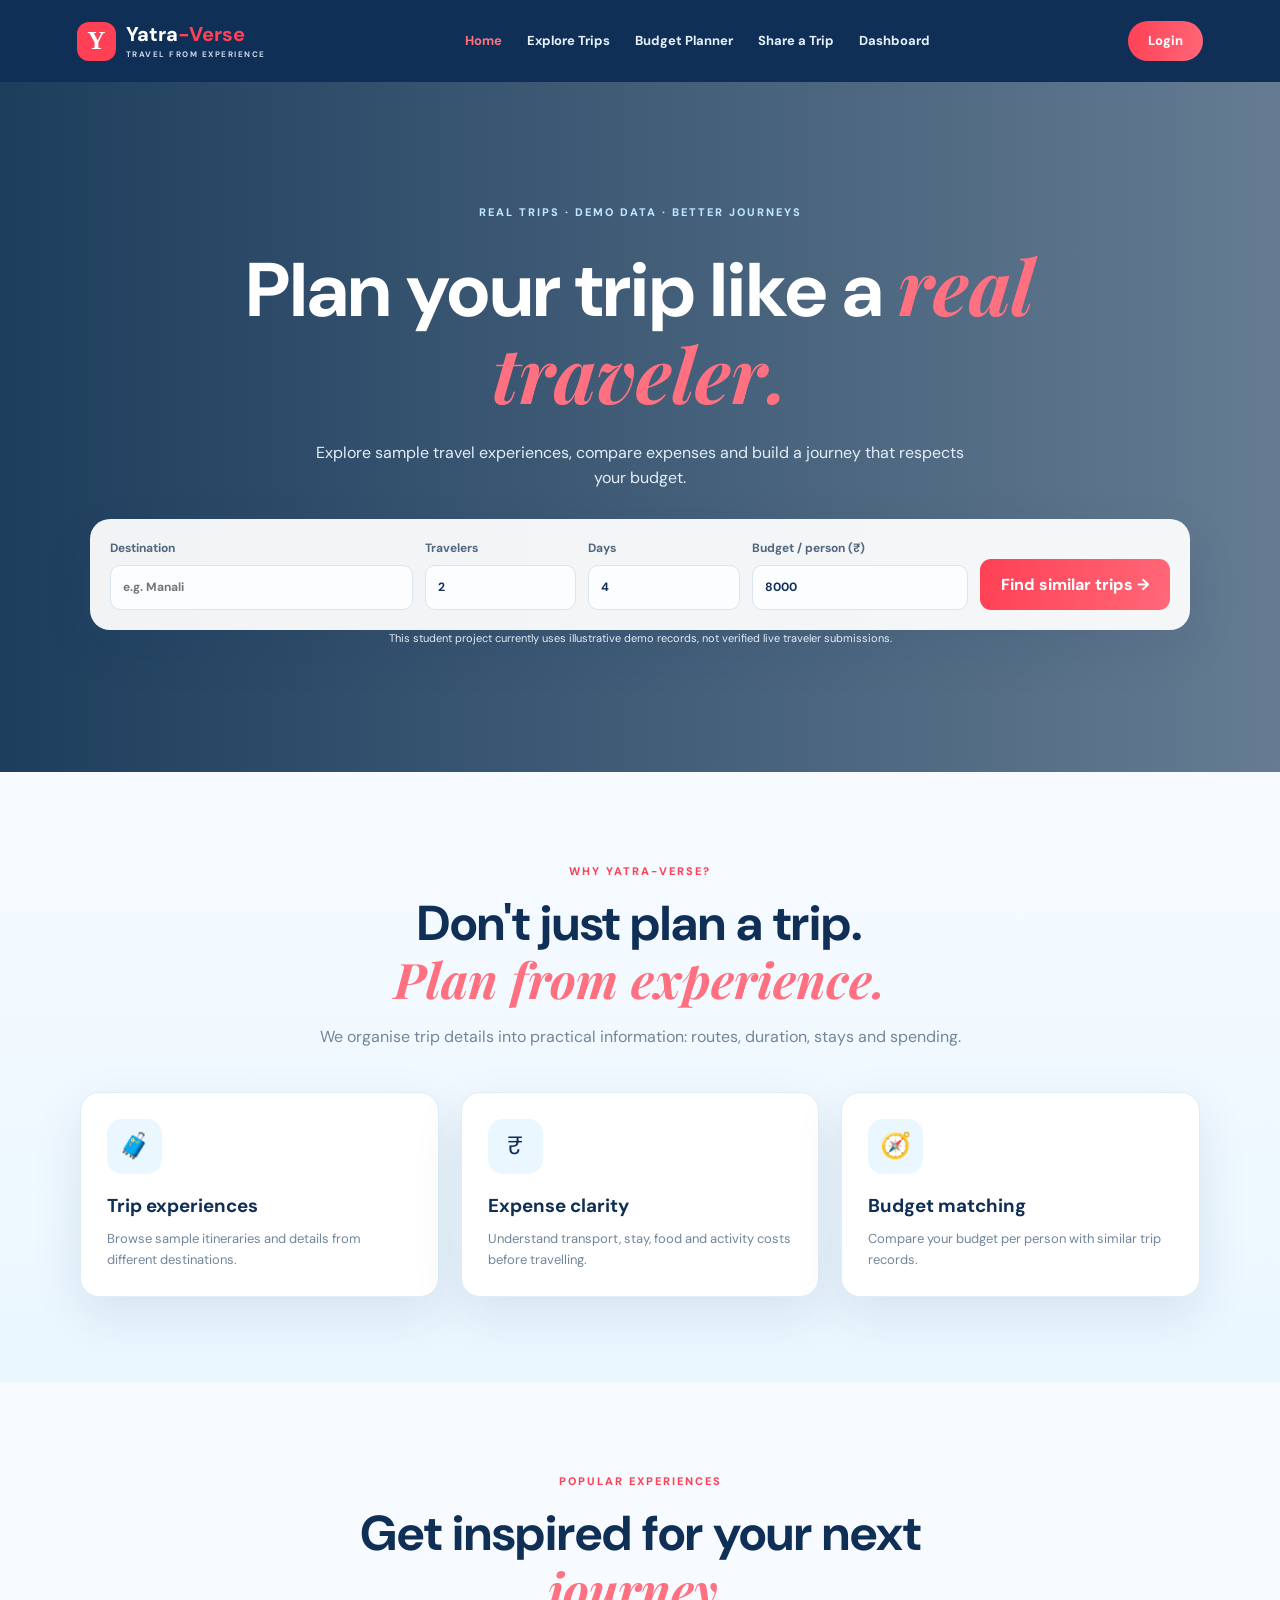
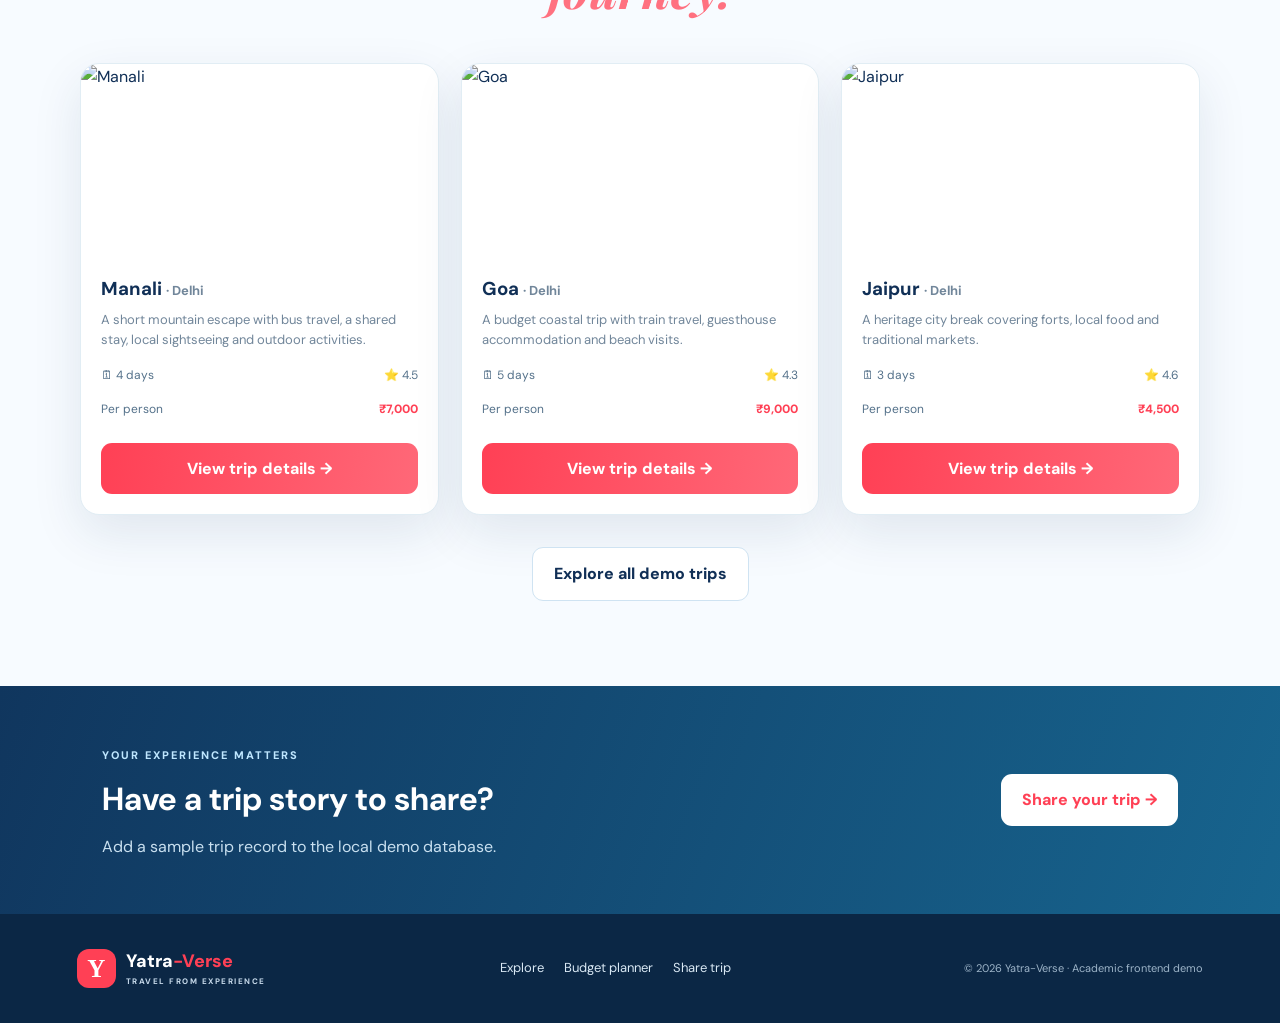
==== commit c14f5355: "Fix stylesheet and script paths in index.html" ====
--- a/index.html
+++ b/index.html
@@ -6,7 +6,7 @@
   <title>Yatra-Verse | Travel from Experience</title>
   <link rel="preconnect" href="https://fonts.googleapis.com"><link rel="preconnect" href="https://fonts.gstatic.com" crossorigin>
   <link href="https://fonts.googleapis.com/css2?family=DM+Sans:wght@400;500;600;700;800&family=Playfair+Display:ital,wght@0,600;0,700;1,600&display=swap" rel="stylesheet">
-  <link rel="stylesheet" href="css/style.css">
+  <link rel="stylesheet" href="style.css">
 </head>
 <body>
 <header class="site-header"><a class="brand" href="index.html"><span class="brand-mark">Y</span><span>Yatra<span class="brand-red">-Verse</span><small>TRAVEL FROM EXPERIENCE</small></span></a>
@@ -34,5 +34,5 @@
 <section class="cta"><div><span class="eyebrow light">YOUR EXPERIENCE MATTERS</span><h2>Have a trip story to share?</h2><p>Add a sample trip record to the local demo database.</p></div><a class="btn btn-white" href="submit-trip.html">Share your trip →</a></section>
 </main>
 <footer class="footer"><a class="brand brand-footer" href="index.html"><span class="brand-mark">Y</span><span>Yatra<span class="brand-red">-Verse</span><small>TRAVEL FROM EXPERIENCE</small></span></a><div><a href="trips.html">Explore</a><a href="budget.html">Budget planner</a><a href="submit-trip.html">Share trip</a></div><p>© 2026 Yatra-Verse · Academic frontend demo</p></footer>
-<script src="js/app.js"></script>
-</body></html>+<script src="app.js"></script>
+</body></html>
--- a/style.css
+++ b/style.css
@@ -0,0 +1,6 @@
+/* Yatra-Verse shared theme: red + light blue */
+:root{--navy:#102f56;--blue:#eaf7ff;--blue2:#bfe7ff;--red:#ff4055;--muted:#71869a;--white:#fff;--shadow:0 18px 50px rgba(16,47,86,.10)}
+*{box-sizing:border-box;margin:0;padding:0}html{scroll-behavior:smooth}body{font-family:"DM Sans",Arial,sans-serif;color:var(--navy);background:#f7fbff;line-height:1.6}button,input,select,textarea{font:inherit}a{color:inherit;text-decoration:none}.site-header{height:82px;padding:0 6%;display:flex;align-items:center;justify-content:space-between;background:#102f56;position:relative;z-index:10}.brand{display:flex;align-items:center;gap:10px;color:white;font-weight:800;font-size:20px;line-height:1.1}.brand small{display:block;font-size:8px;letter-spacing:1.5px;color:#c5d8e9;margin-top:5px}.brand-mark{display:grid;place-items:center;width:39px;height:39px;border-radius:12px;background:var(--red);color:white;font-family:Georgia;font-size:25px}.brand-red{color:var(--red)}.nav{display:flex;gap:25px}.nav a{color:#e6f1fa;font-size:13px;font-weight:700}.nav a:hover,.nav a.active{color:#ff7180}.btn{border:0;border-radius:11px;padding:13px 21px;background:linear-gradient(100deg,#ff4055,#ff6878);color:white;font-weight:800;display:inline-flex;align-items:center;justify-content:center;cursor:pointer;transition:.2s}.btn:hover{transform:translateY(-2px);box-shadow:0 10px 25px #ff405533}.btn-small{padding:10px 20px;border-radius:25px;font-size:13px}.btn-outline{background:white;color:var(--navy);border:1px solid #cfe3f2}.btn-white{background:white;color:var(--red)}.menu-toggle{display:none;background:none;border:0;color:white;font-size:25px}.hero{min-height:690px;display:grid;place-items:center;padding:100px 6% 80px;position:relative;isolation:isolate;background:url("https://images.unsplash.com/photo-1500530855697-b586d89ba3ee?auto=format&fit=crop&w=2200&q=85") center/cover}.hero-shade{position:absolute;inset:0;background:linear-gradient(90deg,#082b4de8,#082b4d9c);z-index:-1}.hero-content{width:min(1100px,100%);text-align:center;color:white}.eyebrow{font-size:11px;letter-spacing:2px;font-weight:800;color:var(--red)}.eyebrow.light{color:#bfe7ff}.hero h1{font-size:clamp(42px,6vw,76px);line-height:1.08;margin:20px auto;max-width:850px}.hero h1 em,.page-title em,.section-head em,.auth-card h1 em{font-family:"Playfair Display",Georgia,serif;color:#ff7180}.hero-content>p{max-width:650px;margin:0 auto 28px;color:#e4eef7}.planner-panel{display:grid;grid-template-columns:1.4fr .7fr .7fr 1fr auto;gap:12px;align-items:end;padding:20px;background:#ffffffef;border-radius:20px;box-shadow:var(--shadow);text-align:left;color:var(--navy)}label{display:flex;flex-direction:column;gap:7px;font-size:12px;font-weight:700;color:#50677e}input,select,textarea{width:100%;padding:12px;border:1px solid #d9e6ef;border-radius:10px;background:#fbfdff;color:var(--navy);outline:none}input:focus,select:focus,textarea:focus{border-color:#62b9ed;box-shadow:0 0 0 3px #62b9ed22}.demo-note{font-size:11px;color:#8293a4;margin-top:15px}.section{padding:85px 6%}.soft{background:linear-gradient(180deg,#f7fbff,#eaf7ff)}.section-head,.page-title{text-align:center;max-width:720px;margin:0 auto 42px}.section-head h2,.page-title h1{font-size:clamp(32px,4vw,49px);line-height:1.15;margin:12px 0;color:var(--navy)}.section-head p,.page-title p{color:var(--muted);margin-top:14px}.feature-grid,.trip-grid{display:grid;grid-template-columns:repeat(3,minmax(0,1fr));gap:22px;max-width:1120px;margin:0 auto}.feature,.panel,.trip-card{background:white;border:1px solid #e1edf4;border-radius:19px;padding:26px;box-shadow:var(--shadow)}.feature-icon{width:55px;height:55px;display:grid;place-items:center;background:var(--blue);border-radius:15px;font-size:25px;margin-bottom:17px}.feature h3{margin-bottom:8px}.feature p,.trip-card p{color:var(--muted);font-size:13px}.trip-card{padding:0;overflow:hidden}.trip-card img{width:100%;height:190px;object-fit:cover;display:block}.trip-card-body{padding:20px}.trip-card h3{margin-bottom:6px}.trip-meta{display:flex;justify-content:space-between;gap:10px;margin:15px 0;color:#54718a;font-size:12px}.trip-price{font-weight:800;color:var(--red)}.trip-card .btn{width:100%;margin-top:8px}.center{text-align:center;margin-top:32px}.cta{padding:55px 8%;background:linear-gradient(110deg,#10365e,#17648e);display:flex;justify-content:space-between;align-items:center;gap:25px;color:white}.cta h2{font-size:32px;margin:8px 0}.cta p{color:#c9e0f0}.footer{background:#0b2745;color:#d9e8f4;padding:35px 6%;display:flex;justify-content:space-between;align-items:center;gap:20px;flex-wrap:wrap}.footer>div{display:flex;gap:20px;font-size:13px}.footer p{font-size:11px;color:#9db4c8}.brand-footer{font-size:18px}.page-main{min-height:75vh;padding:65px 6% 90px}.page-title{margin-bottom:35px}.filter-bar{display:flex;gap:12px;max-width:1120px;margin:0 auto 25px}.filter-bar input{max-width:420px}.filter-bar select{max-width:260px}.narrow{max-width:850px;margin:auto}.budget-layout{display:grid;grid-template-columns:1.1fr .9fr;gap:22px;max-width:1100px;margin:auto;align-items:start}.panel h2{font-size:21px;margin-bottom:20px}.subhead{margin-top:25px}.form-grid{display:grid;grid-template-columns:repeat(2,minmax(0,1fr));gap:16px}.form-grid .wide{grid-column:1/-1}.full{width:100%;margin-top:22px}.result-panel{background:linear-gradient(145deg,#fff,#eff9ff)}.muted{color:var(--muted);font-size:13px}.big-number{font-size:38px;font-weight:800;margin:3px 0 20px}.stats{display:grid;grid-template-columns:1fr 1fr;gap:12px;margin-bottom:18px}.stats>div{padding:14px;border-radius:12px;background:#eaf7ff}.stats small,.stats strong{display:block}.stats small{color:var(--muted)}.stats strong{font-size:18px;color:#147db4}.status{padding:11px;border-radius:10px;background:#eaf8ee;color:#287a43;font-size:12px;margin:15px 0}.status.over{background:#fff0ed;color:#b8333e}.bar-row{margin:14px 0}.bar-label{display:flex;justify-content:space-between;font-size:12px;margin-bottom:6px}.bar-track{height:7px;background:#e7eff5;border-radius:9px;overflow:hidden}.bar-fill{height:100%;background:linear-gradient(90deg,#71c5f2,#ff5367);border-radius:9px}.error{color:#c62828;font-size:12px;margin-top:12px}.auth-body{min-height:100vh;background:linear-gradient(130deg,#0d3155dd,#0d3155aa),url("https://images.unsplash.com/photo-1501785888041-af3ef285b470?auto=format&fit=crop&w=1800&q=80") center/cover}.auth-brand{position:absolute;top:28px;left:6%}.auth-wrap{min-height:100vh;display:grid;place-items:center;padding:100px 18px 35px}.auth-card{width:min(450px,100%);background:#ffffffed;backdrop-filter:blur(15px);border-radius:22px;padding:35px;box-shadow:0 25px 70px #001c3d55}.auth-card h1{font-size:32px;line-height:1.2;margin:12px 0}.auth-card label{margin-top:17px}.auth-switch{text-align:center;margin-top:20px;font-size:13px}.auth-switch a,.back-link{color:#e5485a;font-weight:800}.back-link{display:block;text-align:center;margin-top:17px;font-size:12px}.dashboard-grid{display:grid;grid-template-columns:1fr 1fr;gap:20px;margin-bottom:22px}.saved-item{padding:12px 0;border-bottom:1px solid #edf1f5;font-size:13px}.saved-item:last-child{border:0}
+@media(max-width:950px){.nav{gap:13px}.nav a{font-size:12px}.planner-panel{grid-template-columns:repeat(2,1fr)}.planner-panel .btn{grid-column:1/-1}.budget-layout{grid-template-columns:1fr}.feature-grid,.trip-grid{grid-template-columns:repeat(2,minmax(0,1fr))}}
+@media(max-width:700px){.site-header{height:72px}.menu-toggle{display:block;margin-left:auto;margin-right:12px}.nav{display:none;position:absolute;top:72px;left:4%;right:4%;padding:20px;background:#102f56;border-radius:0 0 16px 16px;flex-direction:column;gap:18px}.nav.open{display:flex}.site-header>.btn{padding:9px 14px}.hero{min-height:720px;padding:95px 5% 65px}.planner-panel{grid-template-columns:1fr 1fr}.planner-panel label:first-child{grid-column:1/-1}.feature-grid,.trip-grid,.dashboard-grid{grid-template-columns:1fr}.cta{align-items:flex-start;flex-direction:column}.footer{flex-direction:column;text-align:center}.footer>div{flex-wrap:wrap;justify-content:center}.filter-bar{flex-direction:column}.filter-bar input,.filter-bar select{max-width:none}}
+@media(max-width:430px){.planner-panel{grid-template-columns:1fr}.planner-panel label:first-child{grid-column:auto}.auth-card{padding:25px 20px}.form-grid{grid-template-columns:1fr}.form-grid .wide{grid-column:auto}.big-number{font-size:32px}}
